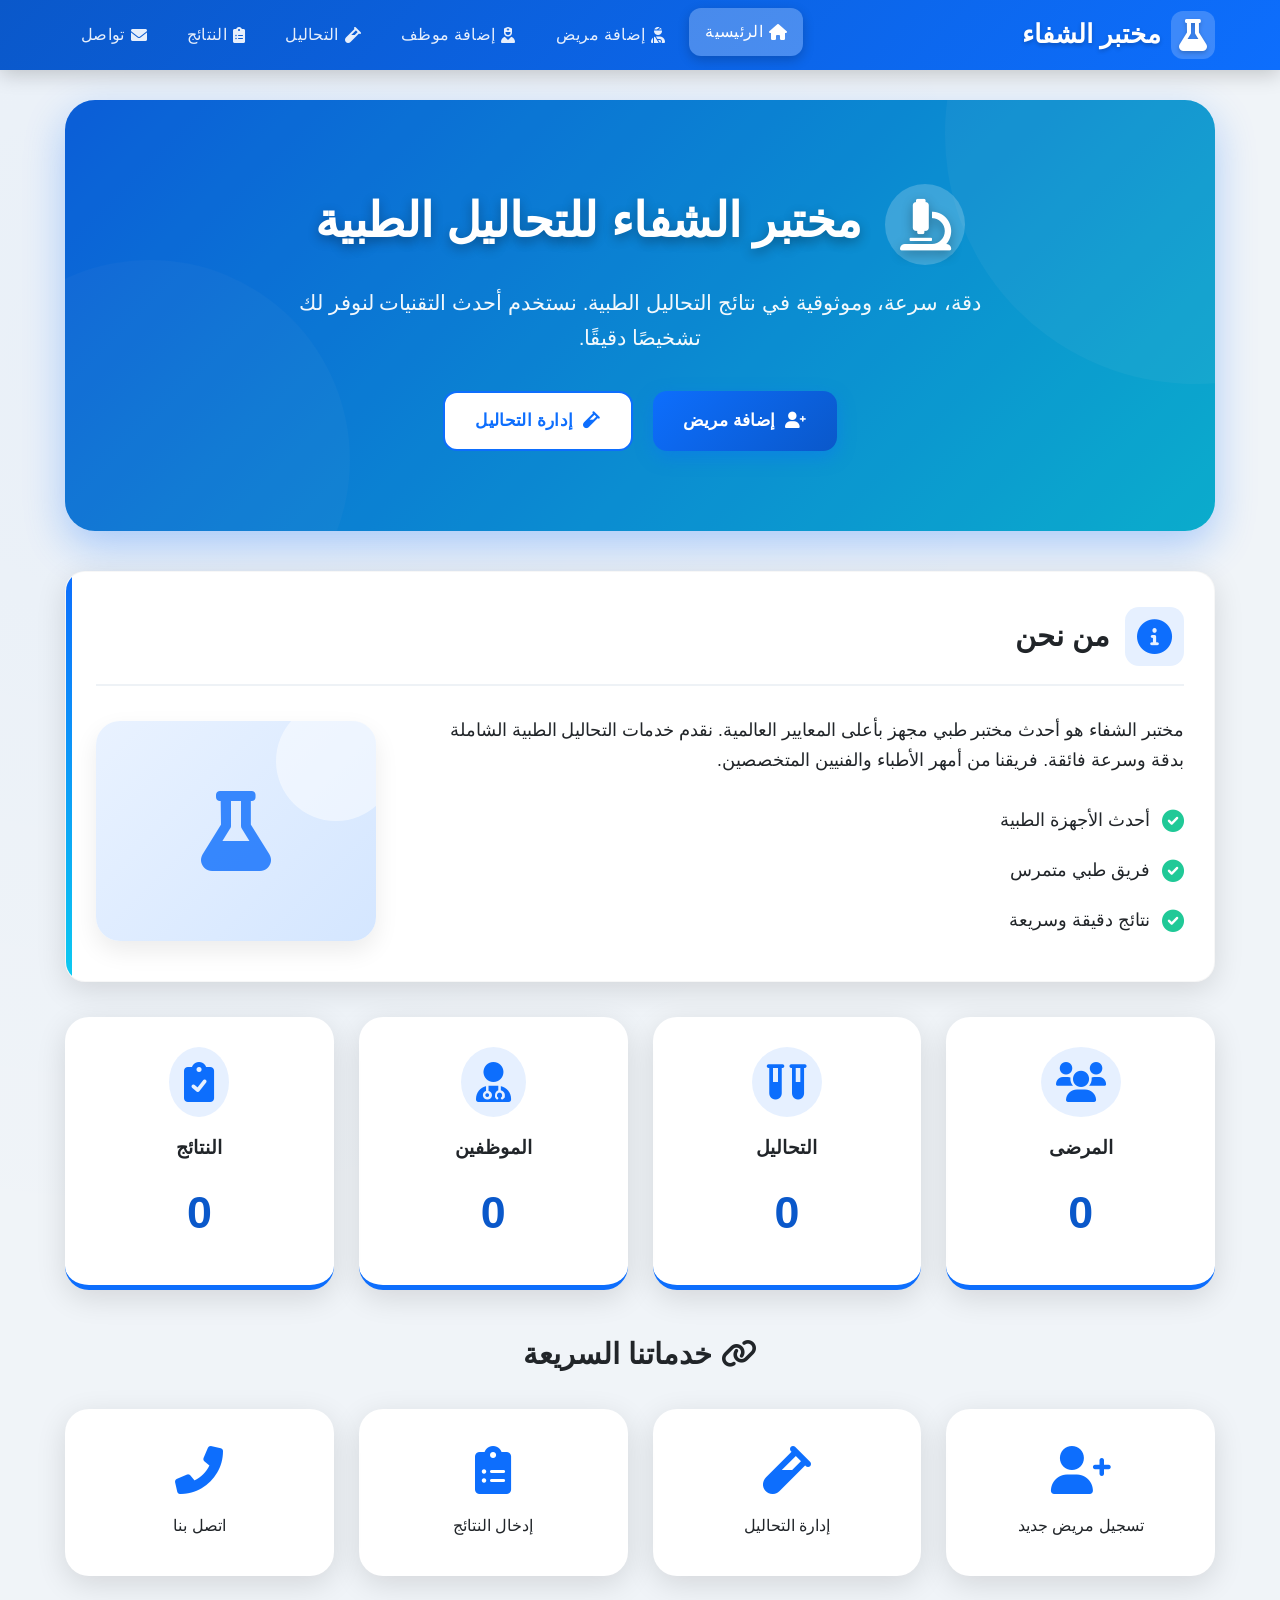
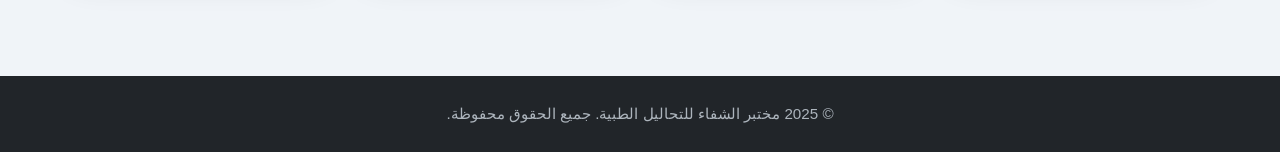
==== index.html @ aabc3e09 "Add files via upload" ====
<!DOCTYPE html>
<html lang="ar" dir="rtl">
<head>
  <meta charset="UTF-8">
  <meta name="viewport" content="width=device-width, initial-scale=1.0, maximum-scale=1.0, user-scalable=yes">
  <title>مختبر الشفاء للتحاليل الطبية | الرئيسية</title>
  <link rel="stylesheet" href="https://cdnjs.cloudflare.com/ajax/libs/font-awesome/6.0.0-beta3/css/all.min.css">
  <link rel="stylesheet" href="style.css">
</head>
<body>
  <nav class="navbar">
    <div class="nav-container">
      <a href="index.html" class="nav-logo"><i class="fas fa-flask"></i> مختبر الشفاء</a>
      <ul class="nav-menu" id="navMenu">
        <li><a href="index.html" class="active"><i class="fas fa-home"></i> الرئيسية</a></li>
        <li><a href="patients.html"><i class="fas fa-user-injured"></i> إضافة مريض</a></li>
        <li><a href="staff.html"><i class="fas fa-user-nurse"></i> إضافة موظف</a></li>
        <li><a href="tests.html"><i class="fas fa-vial"></i> التحاليل</a></li>
        <li><a href="results.html"><i class="fas fa-clipboard-list"></i> النتائج</a></li>
        <li><a href="contact.html"><i class="fas fa-envelope"></i> تواصل</a></li>
      </ul>
      <div class="menu-toggle" id="menuToggle"><i class="fas fa-bars"></i></div>
    </div>
  </nav>

  <main class="main-content">
    <section class="hero-banner">
      <div class="hero-overlay">
        <div class="hero-text">
          <h1><i class="fas fa-microscope"></i> مختبر الشفاء للتحاليل الطبية</h1>
          <p>دقة، سرعة، وموثوقية في نتائج التحاليل الطبية. نستخدم أحدث التقنيات لنوفر لك تشخيصًا دقيقًا.</p>
          <div class="hero-buttons">
            <a href="patients.html" class="btn btn-primary"><i class="fas fa-user-plus"></i> إضافة مريض</a>
            <a href="tests.html" class="btn btn-secondary"><i class="fas fa-vial"></i> إدارة التحاليل</a>
          </div>
        </div>
      </div>
    </section>

    <section class="about-section card">
      <div class="section-header"><i class="fas fa-info-circle"></i><h2>من نحن</h2></div>
      <div class="about-content">
        <div class="about-text">
          <p>مختبر الشفاء هو أحدث مختبر طبي مجهز بأعلى المعايير العالمية. نقدم خدمات التحاليل الطبية الشاملة بدقة وسرعة فائقة. فريقنا من أمهر الأطباء والفنيين المتخصصين.</p>
          <ul>
            <li><i class="fas fa-check-circle"></i> أحدث الأجهزة الطبية</li>
            <li><i class="fas fa-check-circle"></i> فريق طبي متمرس</li>
            <li><i class="fas fa-check-circle"></i> نتائج دقيقة وسريعة</li>
          </ul>
        </div>
        <div class="about-image">
          <div class="lab-illustration"><i class="fas fa-flask"></i></div>
        </div>
      </div>
    </section>

    <section class="stats-section">
      <div class="stats-grid">
        <div class="stat-card"><i class="fas fa-users"></i><h3>المرضى</h3><p class="stat-number" id="patientStat">0</p></div>
        <div class="stat-card"><i class="fas fa-vials"></i><h3>التحاليل</h3><p class="stat-number" id="testStat">0</p></div>
        <div class="stat-card"><i class="fas fa-user-md"></i><h3>الموظفين</h3><p class="stat-number" id="staffStat">0</p></div>
        <div class="stat-card"><i class="fas fa-clipboard-check"></i><h3>النتائج</h3><p class="stat-number" id="resultStat">0</p></div>
      </div>
    </section>

    <section class="quick-links">
      <h2><i class="fas fa-link"></i> خدماتنا السريعة</h2>
      <div class="links-grid">
        <a href="patients.html" class="quick-link-card"><i class="fas fa-user-plus"></i><span>تسجيل مريض جديد</span></a>
        <a href="tests.html" class="quick-link-card"><i class="fas fa-vial"></i><span>إدارة التحاليل</span></a>
        <a href="results.html" class="quick-link-card"><i class="fas fa-clipboard-list"></i><span>إدخال النتائج</span></a>
        <a href="contact.html" class="quick-link-card"><i class="fas fa-phone-alt"></i><span>اتصل بنا</span></a>
      </div>
    </section>
  </main>

  <footer><p>&copy; 2025 مختبر الشفاء للتحاليل الطبية. جميع الحقوق محفوظة.</p></footer>
  <script src="script.js"></script>
</body>
</html>
---- style.css ----
/* style.css */
* {
  margin: 0;
  padding: 0;
  box-sizing: border-box;
}

:root {
  --primary: #0d6efd;
  --primary-dark: #0a58ca;
  --secondary: #0dcaf0;
  --accent: #20c997;
  --light: #f8f9fa;
  --white: #ffffff;
  --dark: #212529;
  --gray: #6c757d;
  --border: #dee2e6;
  --shadow: 0 8px 30px rgba(0,0,0,0.12);
  --shadow-hover: 0 12px 35px rgba(0,0,0,0.18);
  --transition: all 0.35s cubic-bezier(0.4, 0, 0.2, 1);
  --radius: 20px;
}

body {
  font-family: 'Segoe UI', Tahoma, Geneva, Verdana, sans-serif;
  background: #f0f4f8;
  color: var(--dark);
  line-height: 1.7;
  padding-top: 70px;
  direction: rtl;
  background-image: radial-gradient(circle at 10% 20%, rgba(13, 110, 253, 0.03) 0%, transparent 50%);
}

/* Navbar */
.navbar {
  position: fixed;
  top: 0;
  left: 0;
  width: 100%;
  background: linear-gradient(135deg, #0a58ca 0%, #0d6efd 100%);
  color: white;
  z-index: 1000;
  box-shadow: 0 4px 20px rgba(0,0,0,0.2);
  backdrop-filter: blur(10px);
}

.nav-container {
  max-width: 1200px;
  margin: 0 auto;
  display: flex;
  justify-content: space-between;
  align-items: center;
  padding: 0 25px;
  height: 70px;
}

.nav-logo {
  font-size: 1.6rem;
  font-weight: 700;
  color: white;
  text-decoration: none;
  display: flex;
  align-items: center;
  gap: 10px;
  white-space: nowrap;
  cursor: pointer;
  text-shadow: 0 2px 4px rgba(0,0,0,0.2);
}

.nav-logo i {
  font-size: 2rem;
  background: rgba(255,255,255,0.2);
  padding: 8px;
  border-radius: 12px;
}

.nav-menu {
  list-style: none;
  display: flex;
  gap: 8px;
  margin: 0;
  padding: 0;
}

.nav-menu li a {
  color: rgba(255,255,255,0.9);
  text-decoration: none;
  padding: 10px 16px;
  border-radius: 12px;
  transition: var(--transition);
  font-size: 1rem;
  font-weight: 500;
  display: flex;
  align-items: center;
  gap: 6px;
  white-space: nowrap;
  cursor: pointer;
  letter-spacing: 0.3px;
}

.nav-menu li a:hover,
.nav-menu li a.active {
  background: rgba(255,255,255,0.25);
  color: white;
  transform: translateY(-3px);
  box-shadow: 0 4px 12px rgba(0,0,0,0.2);
}

.menu-toggle {
  display: none;
  font-size: 1.8rem;
  cursor: pointer;
  color: white;
  background: rgba(255,255,255,0.2);
  padding: 10px;
  border-radius: 12px;
}

/* Main content */
.main-content {
  max-width: 1200px;
  margin: 0 auto;
  padding: 30px 25px 50px;
}

/* Cards */
.card {
  background: var(--white);
  border-radius: var(--radius);
  padding: 35px 30px;
  margin-bottom: 35px;
  box-shadow: var(--shadow);
  transition: var(--transition);
  border: 1px solid rgba(0,0,0,0.03);
  position: relative;
  overflow: hidden;
}

.card::before {
  content: '';
  position: absolute;
  top: 0;
  left: 0;
  width: 6px;
  height: 100%;
  background: linear-gradient(to bottom, var(--primary), var(--secondary));
  border-radius: 0 8px 8px 0;
}

.card:hover {
  box-shadow: var(--shadow-hover);
  transform: translateY(-3px);
}

.section-header {
  display: flex;
  align-items: center;
  gap: 15px;
  margin-bottom: 30px;
  padding-bottom: 18px;
  border-bottom: 2px solid #eef2f6;
}

.section-header i {
  font-size: 2.2rem;
  color: var(--primary);
  background: rgba(13,110,253,0.1);
  padding: 12px;
  border-radius: 14px;
}

.section-header h2 {
  font-size: 1.8rem;
  color: var(--dark);
  font-weight: 700;
}

/* Hero */
.hero-banner {
  background: linear-gradient(135deg, #0d6efd 0%, #0dcaf0 100%);
  color: white;
  padding: 0;
  margin-bottom: 40px;
  border-radius: 30px;
  position: relative;
  overflow: hidden;
  box-shadow: 0 15px 40px rgba(13,110,253,0.3);
}

.hero-banner::after {
  content: '';
  position: absolute;
  top: -50%;
  right: -20%;
  width: 500px;
  height: 500px;
  background: rgba(255,255,255,0.05);
  border-radius: 50%;
  transform: rotate(25deg);
}

.hero-banner::before {
  content: '';
  position: absolute;
  bottom: -30%;
  left: -10%;
  width: 400px;
  height: 400px;
  background: rgba(255,255,255,0.03);
  border-radius: 50%;
}

.hero-overlay {
  background: rgba(0,0,0,0.15);
  padding: 80px 30px;
  text-align: center;
  position: relative;
  z-index: 1;
}

.hero-text h1 {
  font-size: 3rem;
  margin-bottom: 20px;
  font-weight: 800;
  text-shadow: 0 4px 12px rgba(0,0,0,0.3);
  letter-spacing: -0.5px;
}

.hero-text h1 i {
  font-size: 3.2rem;
  vertical-align: middle;
  margin-left: 10px;
  background: rgba(255,255,255,0.2);
  padding: 15px;
  border-radius: 50%;
}

.hero-text p {
  font-size: 1.3rem;
  max-width: 700px;
  margin: 0 auto 35px;
  opacity: 0.95;
  font-weight: 400;
}

.hero-buttons {
  display: flex;
  gap: 20px;
  justify-content: center;
  flex-wrap: wrap;
}

/* About */
.about-content {
  display: flex;
  gap: 40px;
  align-items: center;
  flex-wrap: wrap;
}

.about-text {
  flex: 1;
  min-width: 280px;
  font-size: 1.1rem;
}

.about-text ul {
  list-style: none;
  margin-top: 20px;
}

.about-text ul li {
  padding: 10px 0;
  display: flex;
  align-items: center;
  gap: 12px;
  font-weight: 500;
}

.about-text ul li i {
  color: var(--accent);
  font-size: 1.4rem;
}

.about-image {
  flex: 0 0 280px;
  display: flex;
  justify-content: center;
}

.lab-illustration {
  width: 100%;
  height: 220px;
  background: linear-gradient(135deg, #e9f2ff 0%, #d4e6ff 100%);
  border-radius: 24px;
  display: flex;
  align-items: center;
  justify-content: center;
  position: relative;
  overflow: hidden;
  box-shadow: 0 10px 25px rgba(0,0,0,0.08);
}

.lab-illustration i {
  font-size: 5rem;
  color: var(--primary);
  opacity: 0.8;
  z-index: 1;
}

.lab-illustration::before {
  content: '';
  position: absolute;
  width: 120px;
  height: 120px;
  background: rgba(255,255,255,0.5);
  border-radius: 50%;
  top: -20px;
  right: -20px;
}

/* Stats */
.stats-grid {
  display: grid;
  grid-template-columns: repeat(4, 1fr);
  gap: 25px;
  margin-bottom: 40px;
}

.stat-card {
  background: var(--white);
  padding: 30px 20px;
  border-radius: 24px;
  text-align: center;
  box-shadow: var(--shadow);
  transition: var(--transition);
  border-bottom: 5px solid var(--primary);
  cursor: default;
  position: relative;
}

.stat-card:hover {
  transform: translateY(-8px);
  box-shadow: var(--shadow-hover);
}

.stat-card i {
  color: var(--primary);
  font-size: 2.5rem;
  margin-bottom: 15px;
  background: rgba(13,110,253,0.1);
  padding: 15px;
  border-radius: 50%;
  display: inline-block;
}

.stat-number {
  font-size: 2.8rem;
  font-weight: 800;
  color: var(--primary-dark);
  margin: 10px 0 5px;
}

/* Quick links */
.quick-links h2 {
  text-align: center;
  margin-bottom: 30px;
  font-size: 1.8rem;
}

.links-grid {
  display: grid;
  grid-template-columns: repeat(4, 1fr);
  gap: 25px;
}

.quick-link-card {
  background: var(--white);
  padding: 35px 20px;
  border-radius: 24px;
  text-align: center;
  text-decoration: none;
  color: var(--dark);
  box-shadow: var(--shadow);
  transition: var(--transition);
  display: flex;
  flex-direction: column;
  align-items: center;
  gap: 18px;
  cursor: pointer;
  border: 2px solid transparent;
}

.quick-link-card:hover {
  background: var(--primary);
  color: white;
  transform: translateY(-8px);
  border-color: var(--primary-dark);
}

.quick-link-card i {
  font-size: 3rem;
  color: var(--primary);
  transition: var(--transition);
}

.quick-link-card:hover i {
  color: white;
}

/* Forms */
.modern-form {
  display: flex;
  flex-direction: column;
  gap: 22px;
}

.form-group label {
  font-weight: 600;
  color: var(--dark);
  display: flex;
  align-items: center;
  gap: 10px;
  font-size: 1rem;
}

.form-group input,
.form-group select,
.form-group textarea {
  padding: 14px 18px;
  border: 2px solid #e0e5ea;
  border-radius: 14px;
  font-size: 1rem;
  transition: var(--transition);
  background: #f9fbfd;
  font-family: inherit;
}

.form-group input:focus,
.form-group select:focus,
.form-group textarea:focus {
  outline: none;
  border-color: var(--primary);
  box-shadow: 0 0 0 4px rgba(13,110,253,0.1);
  background: white;
}

.form-row {
  display: grid;
  grid-template-columns: 1fr 1fr;
  gap: 25px;
}

.error-msg {
  color: #dc3545;
  font-size: 0.85rem;
  min-height: 20px;
  font-weight: 500;
}

.success-msg {
  background: #d1e7dd;
  color: #0f5132;
  padding: 14px 22px;
  border-radius: 14px;
  margin-top: 20px;
  font-weight: 600;
  display: flex;
  align-items: center;
  gap: 10px;
  animation: fadeSlide 0.3s ease;
}

.empty-msg {
  text-align: center;
  padding: 40px;
  color: var(--gray);
  font-size: 1.2rem;
}

/* Buttons */
.btn {
  padding: 14px 30px;
  border-radius: 14px;
  font-weight: 700;
  cursor: pointer;
  transition: var(--transition);
  text-decoration: none;
  display: inline-flex;
  align-items: center;
  gap: 10px;
  border: none;
  font-size: 1.05rem;
  letter-spacing: 0.3px;
}

.btn-primary {
  background: linear-gradient(135deg, #0d6efd, #0a58ca);
  color: white;
  box-shadow: 0 6px 18px rgba(13,110,253,0.4);
}

.btn-primary:hover {
  background: linear-gradient(135deg, #0a58ca, #084298);
  transform: translateY(-3px);
  box-shadow: 0 10px 25px rgba(13,110,253,0.5);
}

.btn-secondary {
  background: var(--white);
  color: var(--primary);
  border: 2px solid var(--primary);
}

.btn-secondary:hover {
  background: var(--primary);
  color: white;
  transform: translateY(-3px);
}

.btn-block {
  width: 100%;
  justify-content: center;
  padding: 16px;
  font-size: 1.1rem;
}

.btn-delete {
  background: #ff4757;
  color: white;
  padding: 8px 18px;
  border-radius: 10px;
  border: none;
  cursor: pointer;
  font-weight: 600;
  transition: var(--transition);
}

.btn-delete:hover {
  background: #e84118;
  transform: scale(1.05);
}

/* Tables */
.table-responsive {
  overflow-x: auto;
  border-radius: 16px;
}

.modern-table {
  width: 100%;
  border-collapse: collapse;
  background: white;
}

.modern-table th {
  background: #f1f5f9;
  padding: 16px 18px;
  font-weight: 700;
  color: var(--dark);
  border-bottom: 2px solid var(--border);
  text-align: right;
}

.modern-table td {
  padding: 16px 18px;
  border-bottom: 1px solid #eef2f6;
  text-align: right;
}

.modern-table tbody tr:hover {
  background: #f8fafc;
}

.status-normal {
  background: #d1e7dd;
  color: #0f5132;
  padding: 6px 16px;
  border-radius: 30px;
  font-weight: 700;
  font-size: 0.9rem;
  display: inline-block;
}

.status-high {
  background: #f8d7da;
  color: #842029;
  padding: 6px 16px;
  border-radius: 30px;
  font-weight: 700;
}

.status-low {
  background: #fff3cd;
  color: #664d03;
  padding: 6px 16px;
  border-radius: 30px;
  font-weight: 700;
}

/* Contact */
.contact-grid {
  display: grid;
  grid-template-columns: 1fr 1fr;
  gap: 35px;
}

.info-list {
  display: flex;
  flex-direction: column;
  gap: 25px;
}

.info-item {
  display: flex;
  align-items: flex-start;
  gap: 18px;
}

.info-item i {
  color: var(--primary);
  font-size: 2rem;
  background: rgba(13,110,253,0.1);
  padding: 12px;
  border-radius: 14px;
  width: 55px;
  text-align: center;
}

.social-links {
  display: flex;
  gap: 18px;
  margin-top: 30px;
  justify-content: center;
}

.social-links a {
  width: 50px;
  height: 50px;
  border-radius: 50%;
  background: var(--primary);
  color: white;
  display: flex;
  align-items: center;
  justify-content: center;
  text-decoration: none;
  transition: var(--transition);
  font-size: 1.4rem;
}

.social-links a:hover {
  background: var(--primary-dark);
  transform: translateY(-5px);
}

/* Footer */
footer {
  background: var(--dark);
  color: #adb5bd;
  text-align: center;
  padding: 25px;
  margin-top: 50px;
  font-size: 0.95rem;
}

/* Animations */
@keyframes fadeSlide {
  from { opacity: 0; transform: translateY(20px); }
  to { opacity: 1; transform: translateY(0); }
}

/* Responsive */
@media (max-width: 992px) {
  .stats-grid { grid-template-columns: repeat(2, 1fr); }
  .links-grid { grid-template-columns: repeat(2, 1fr); }
  .contact-grid { grid-template-columns: 1fr; }
  .about-content { flex-direction: column; }
}

@media (max-width: 768px) {
  .nav-menu {
    position: fixed;
    top: 70px;
    right: -100%;
    width: 280px;
    height: calc(100vh - 70px);
    background: #0a58ca;
    flex-direction: column;
    padding: 25px;
    gap: 15px;
    transition: var(--transition);
    box-shadow: -5px 0 20px rgba(0,0,0,0.3);
  }
  .nav-menu.active { right: 0; }
  .menu-toggle { display: block; }
  .hero-text h1 { font-size: 2rem; }
  .form-row { grid-template-columns: 1fr; }
  .stats-grid { grid-template-columns: 1fr 1fr; }
  .links-grid { grid-template-columns: 1fr 1fr; }
  .card { padding: 25px 20px; }
}

@media (max-width: 480px) {
  .stats-grid { grid-template-columns: 1fr; }
  .links-grid { grid-template-columns: 1fr; }
  .hero-buttons { flex-direction: column; align-items: center; }
}
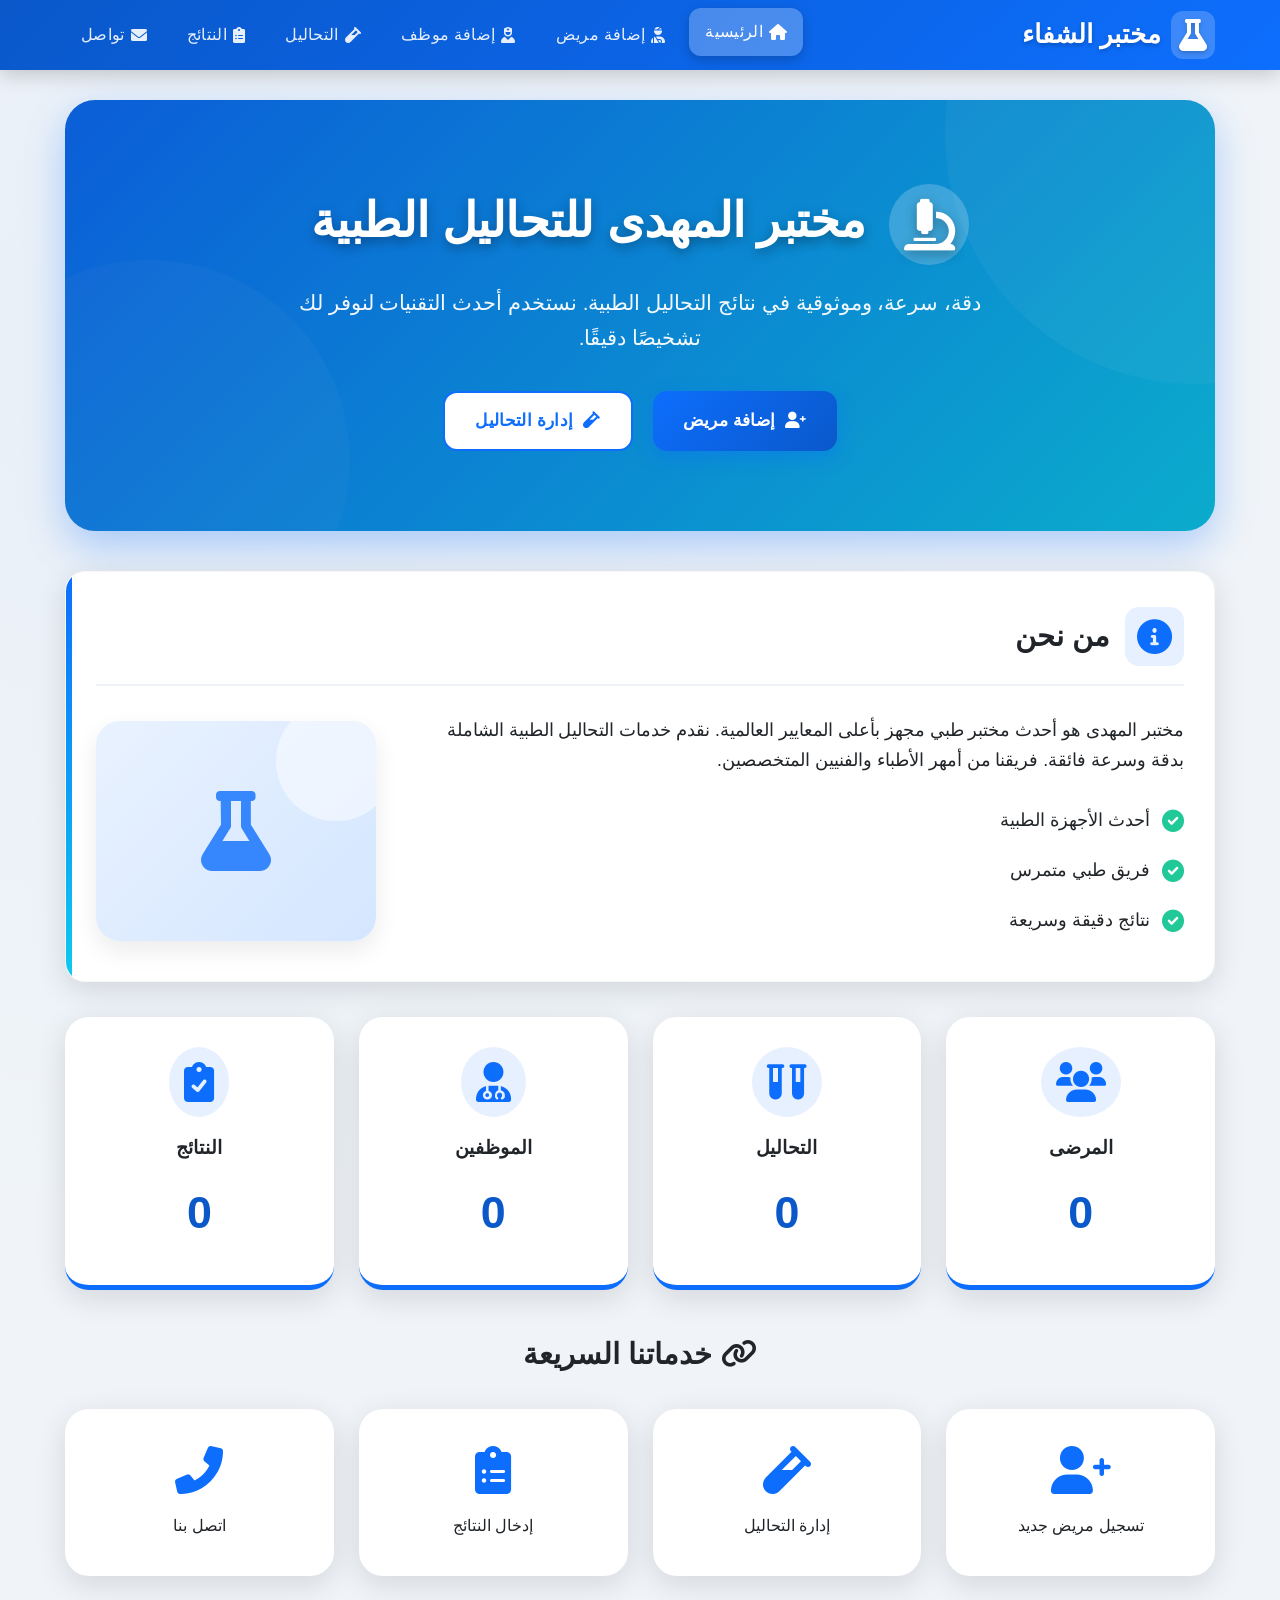
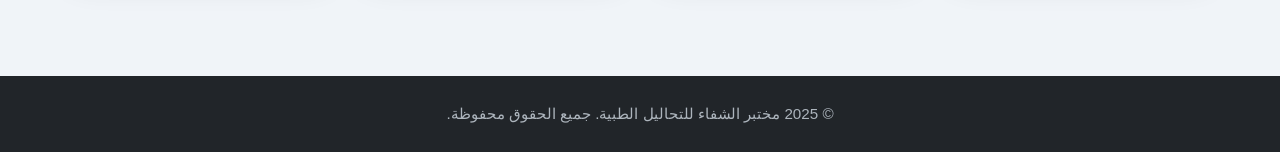
==== commit f4881a19: "Update index.html" ====
--- a/index.html
+++ b/index.html
@@ -3,7 +3,7 @@
 <head>
   <meta charset="UTF-8">
   <meta name="viewport" content="width=device-width, initial-scale=1.0, maximum-scale=1.0, user-scalable=yes">
-  <title>مختبر الشفاء للتحاليل الطبية | الرئيسية</title>
+  <title>مختبر المهدى للتحاليل الطبية | الرئيسية</title>
   <link rel="stylesheet" href="https://cdnjs.cloudflare.com/ajax/libs/font-awesome/6.0.0-beta3/css/all.min.css">
   <link rel="stylesheet" href="style.css">
 </head>
@@ -27,7 +27,7 @@
     <section class="hero-banner">
       <div class="hero-overlay">
         <div class="hero-text">
-          <h1><i class="fas fa-microscope"></i> مختبر الشفاء للتحاليل الطبية</h1>
+          <h1><i class="fas fa-microscope"></i> مختبر المهدى للتحاليل الطبية</h1>
           <p>دقة، سرعة، وموثوقية في نتائج التحاليل الطبية. نستخدم أحدث التقنيات لنوفر لك تشخيصًا دقيقًا.</p>
           <div class="hero-buttons">
             <a href="patients.html" class="btn btn-primary"><i class="fas fa-user-plus"></i> إضافة مريض</a>
@@ -41,7 +41,7 @@
       <div class="section-header"><i class="fas fa-info-circle"></i><h2>من نحن</h2></div>
       <div class="about-content">
         <div class="about-text">
-          <p>مختبر الشفاء هو أحدث مختبر طبي مجهز بأعلى المعايير العالمية. نقدم خدمات التحاليل الطبية الشاملة بدقة وسرعة فائقة. فريقنا من أمهر الأطباء والفنيين المتخصصين.</p>
+          <p>مختبر المهدى هو أحدث مختبر طبي مجهز بأعلى المعايير العالمية. نقدم خدمات التحاليل الطبية الشاملة بدقة وسرعة فائقة. فريقنا من أمهر الأطباء والفنيين المتخصصين.</p>
           <ul>
             <li><i class="fas fa-check-circle"></i> أحدث الأجهزة الطبية</li>
             <li><i class="fas fa-check-circle"></i> فريق طبي متمرس</li>
@@ -77,4 +77,4 @@
   <footer><p>&copy; 2025 مختبر الشفاء للتحاليل الطبية. جميع الحقوق محفوظة.</p></footer>
   <script src="script.js"></script>
 </body>
-</html>+</html>
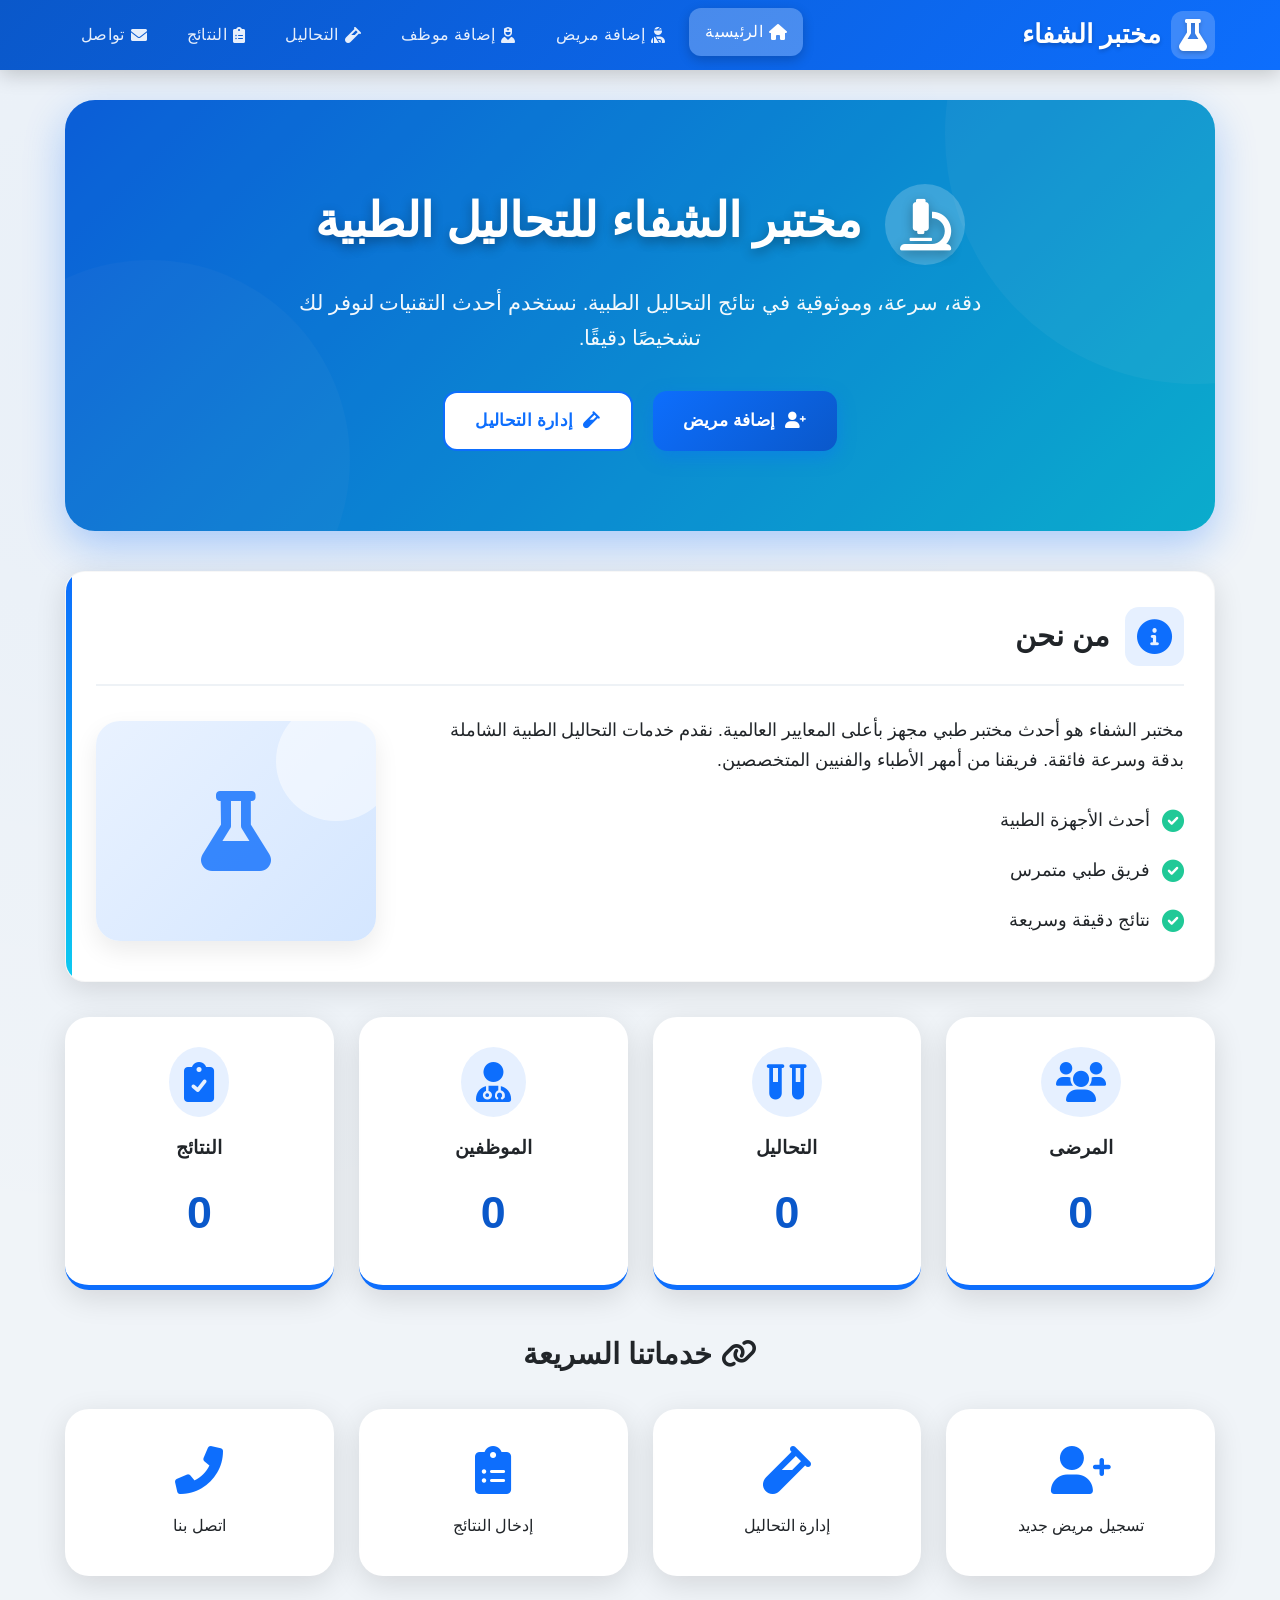
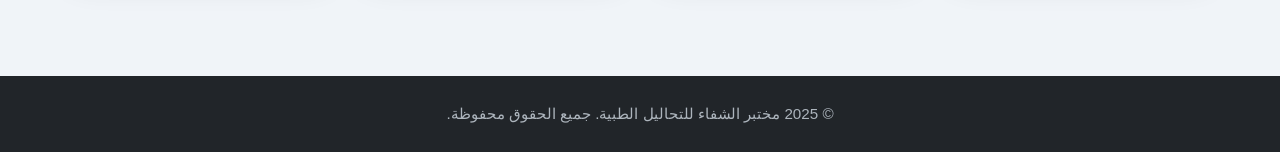
==== commit 1f130d6f: "Update index.html" ====
--- a/index.html
+++ b/index.html
@@ -3,7 +3,7 @@
 <head>
   <meta charset="UTF-8">
   <meta name="viewport" content="width=device-width, initial-scale=1.0, maximum-scale=1.0, user-scalable=yes">
-  <title>مختبر المهدى للتحاليل الطبية | الرئيسية</title>
+  <title>مختبر الشفاء للتحاليل الطبية | الرئيسية</title>
   <link rel="stylesheet" href="https://cdnjs.cloudflare.com/ajax/libs/font-awesome/6.0.0-beta3/css/all.min.css">
   <link rel="stylesheet" href="style.css">
 </head>
@@ -27,7 +27,7 @@
     <section class="hero-banner">
       <div class="hero-overlay">
         <div class="hero-text">
-          <h1><i class="fas fa-microscope"></i> مختبر المهدى للتحاليل الطبية</h1>
+          <h1><i class="fas fa-microscope"></i> مختبر الشفاء للتحاليل الطبية</h1>
           <p>دقة، سرعة، وموثوقية في نتائج التحاليل الطبية. نستخدم أحدث التقنيات لنوفر لك تشخيصًا دقيقًا.</p>
           <div class="hero-buttons">
             <a href="patients.html" class="btn btn-primary"><i class="fas fa-user-plus"></i> إضافة مريض</a>
@@ -41,7 +41,7 @@
       <div class="section-header"><i class="fas fa-info-circle"></i><h2>من نحن</h2></div>
       <div class="about-content">
         <div class="about-text">
-          <p>مختبر المهدى هو أحدث مختبر طبي مجهز بأعلى المعايير العالمية. نقدم خدمات التحاليل الطبية الشاملة بدقة وسرعة فائقة. فريقنا من أمهر الأطباء والفنيين المتخصصين.</p>
+          <p>مختبر الشفاء هو أحدث مختبر طبي مجهز بأعلى المعايير العالمية. نقدم خدمات التحاليل الطبية الشاملة بدقة وسرعة فائقة. فريقنا من أمهر الأطباء والفنيين المتخصصين.</p>
           <ul>
             <li><i class="fas fa-check-circle"></i> أحدث الأجهزة الطبية</li>
             <li><i class="fas fa-check-circle"></i> فريق طبي متمرس</li>
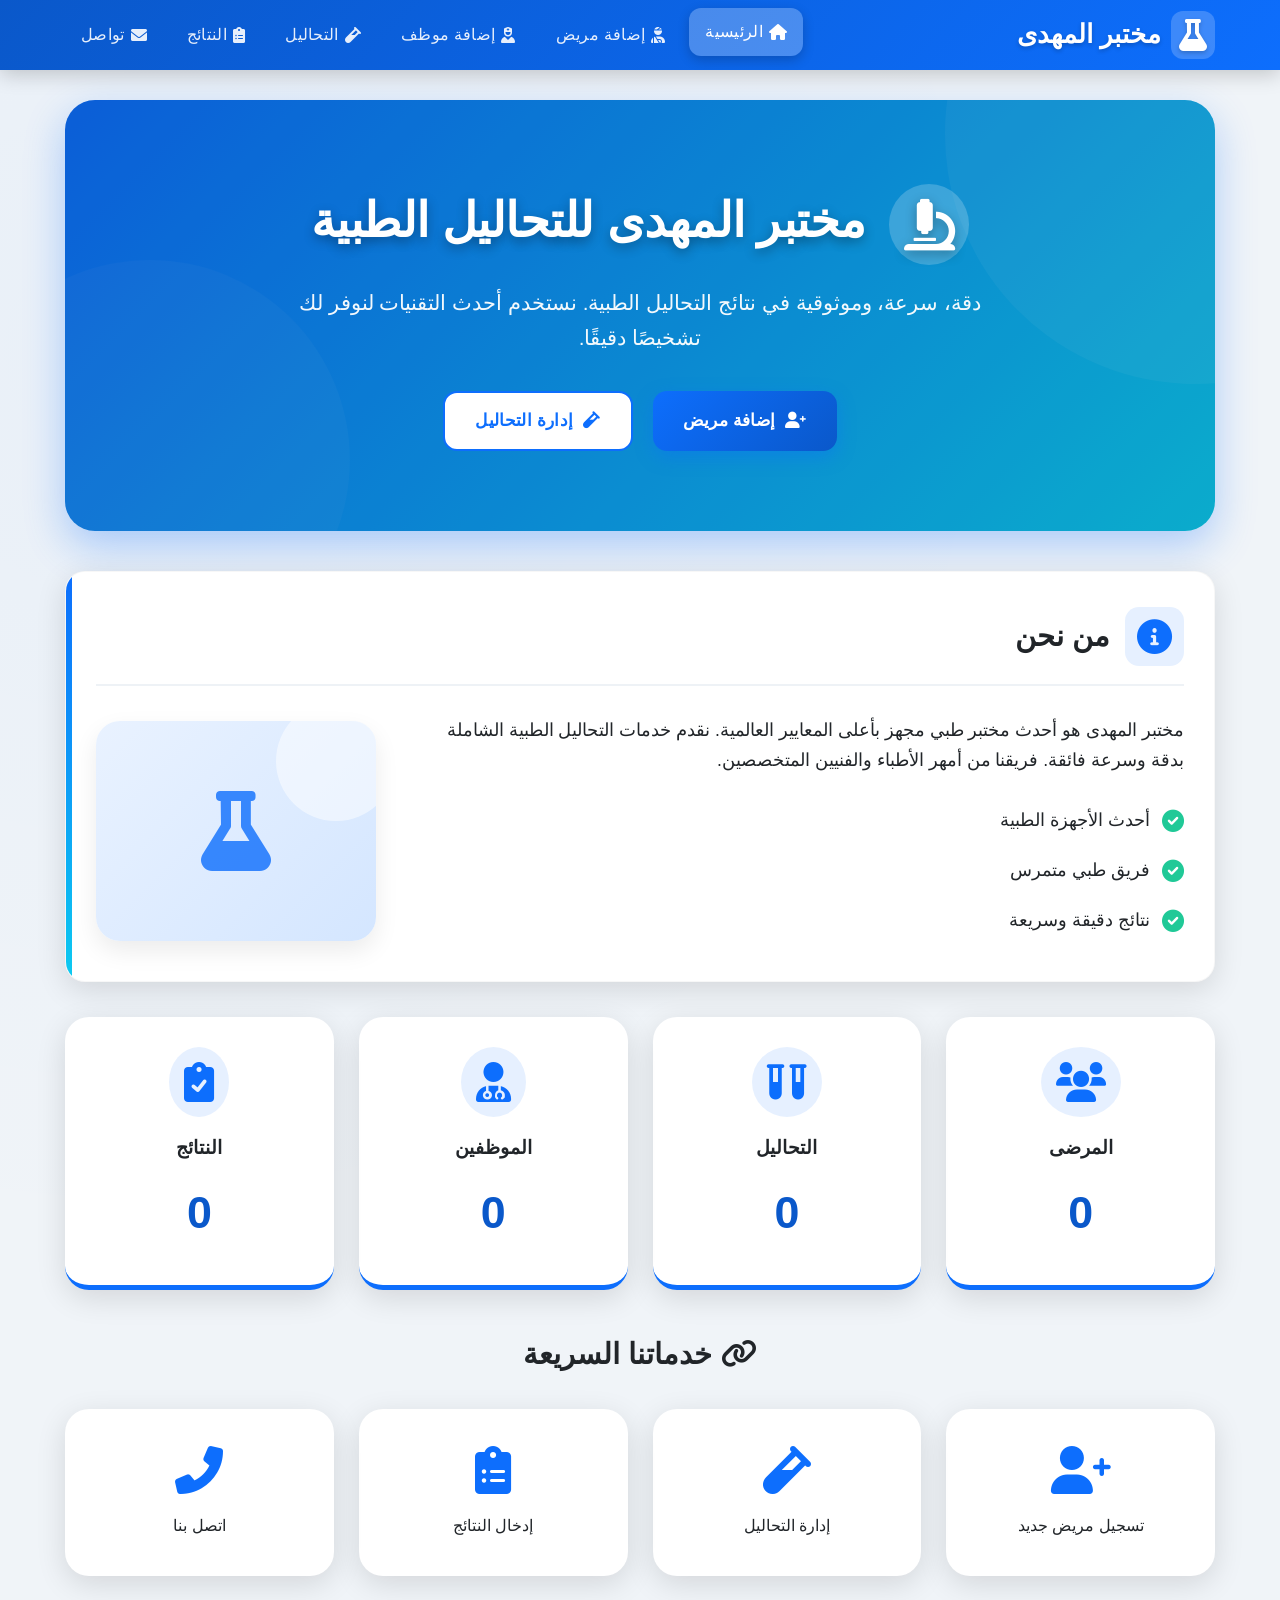
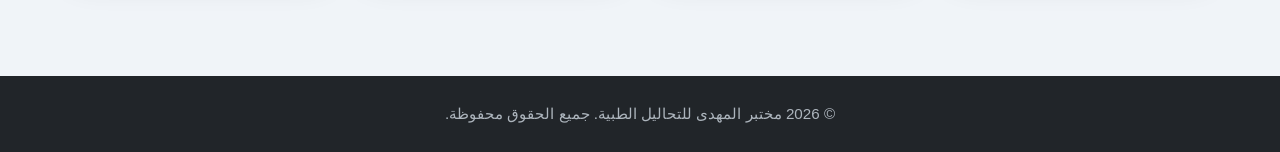
==== commit 3d19110c: "Update index.html" ====
--- a/index.html
+++ b/index.html
@@ -10,7 +10,7 @@
 <body>
   <nav class="navbar">
     <div class="nav-container">
-      <a href="index.html" class="nav-logo"><i class="fas fa-flask"></i> مختبر الشفاء</a>
+      <a href="index.html" class="nav-logo"><i class="fas fa-flask"></i> مختبر المهدى</a>
       <ul class="nav-menu" id="navMenu">
         <li><a href="index.html" class="active"><i class="fas fa-home"></i> الرئيسية</a></li>
         <li><a href="patients.html"><i class="fas fa-user-injured"></i> إضافة مريض</a></li>
@@ -27,7 +27,7 @@
     <section class="hero-banner">
       <div class="hero-overlay">
         <div class="hero-text">
-          <h1><i class="fas fa-microscope"></i> مختبر الشفاء للتحاليل الطبية</h1>
+          <h1><i class="fas fa-microscope"></i> مختبر المهدى للتحاليل الطبية</h1>
           <p>دقة، سرعة، وموثوقية في نتائج التحاليل الطبية. نستخدم أحدث التقنيات لنوفر لك تشخيصًا دقيقًا.</p>
           <div class="hero-buttons">
             <a href="patients.html" class="btn btn-primary"><i class="fas fa-user-plus"></i> إضافة مريض</a>
@@ -41,7 +41,7 @@
       <div class="section-header"><i class="fas fa-info-circle"></i><h2>من نحن</h2></div>
       <div class="about-content">
         <div class="about-text">
-          <p>مختبر الشفاء هو أحدث مختبر طبي مجهز بأعلى المعايير العالمية. نقدم خدمات التحاليل الطبية الشاملة بدقة وسرعة فائقة. فريقنا من أمهر الأطباء والفنيين المتخصصين.</p>
+          <p>مختبر المهدى هو أحدث مختبر طبي مجهز بأعلى المعايير العالمية. نقدم خدمات التحاليل الطبية الشاملة بدقة وسرعة فائقة. فريقنا من أمهر الأطباء والفنيين المتخصصين.</p>
           <ul>
             <li><i class="fas fa-check-circle"></i> أحدث الأجهزة الطبية</li>
             <li><i class="fas fa-check-circle"></i> فريق طبي متمرس</li>
@@ -74,7 +74,7 @@
     </section>
   </main>
 
-  <footer><p>&copy; 2025 مختبر الشفاء للتحاليل الطبية. جميع الحقوق محفوظة.</p></footer>
+  <footer><p>&copy; 2026 مختبر المهدى للتحاليل الطبية. جميع الحقوق محفوظة.</p></footer>
   <script src="script.js"></script>
 </body>
 </html>
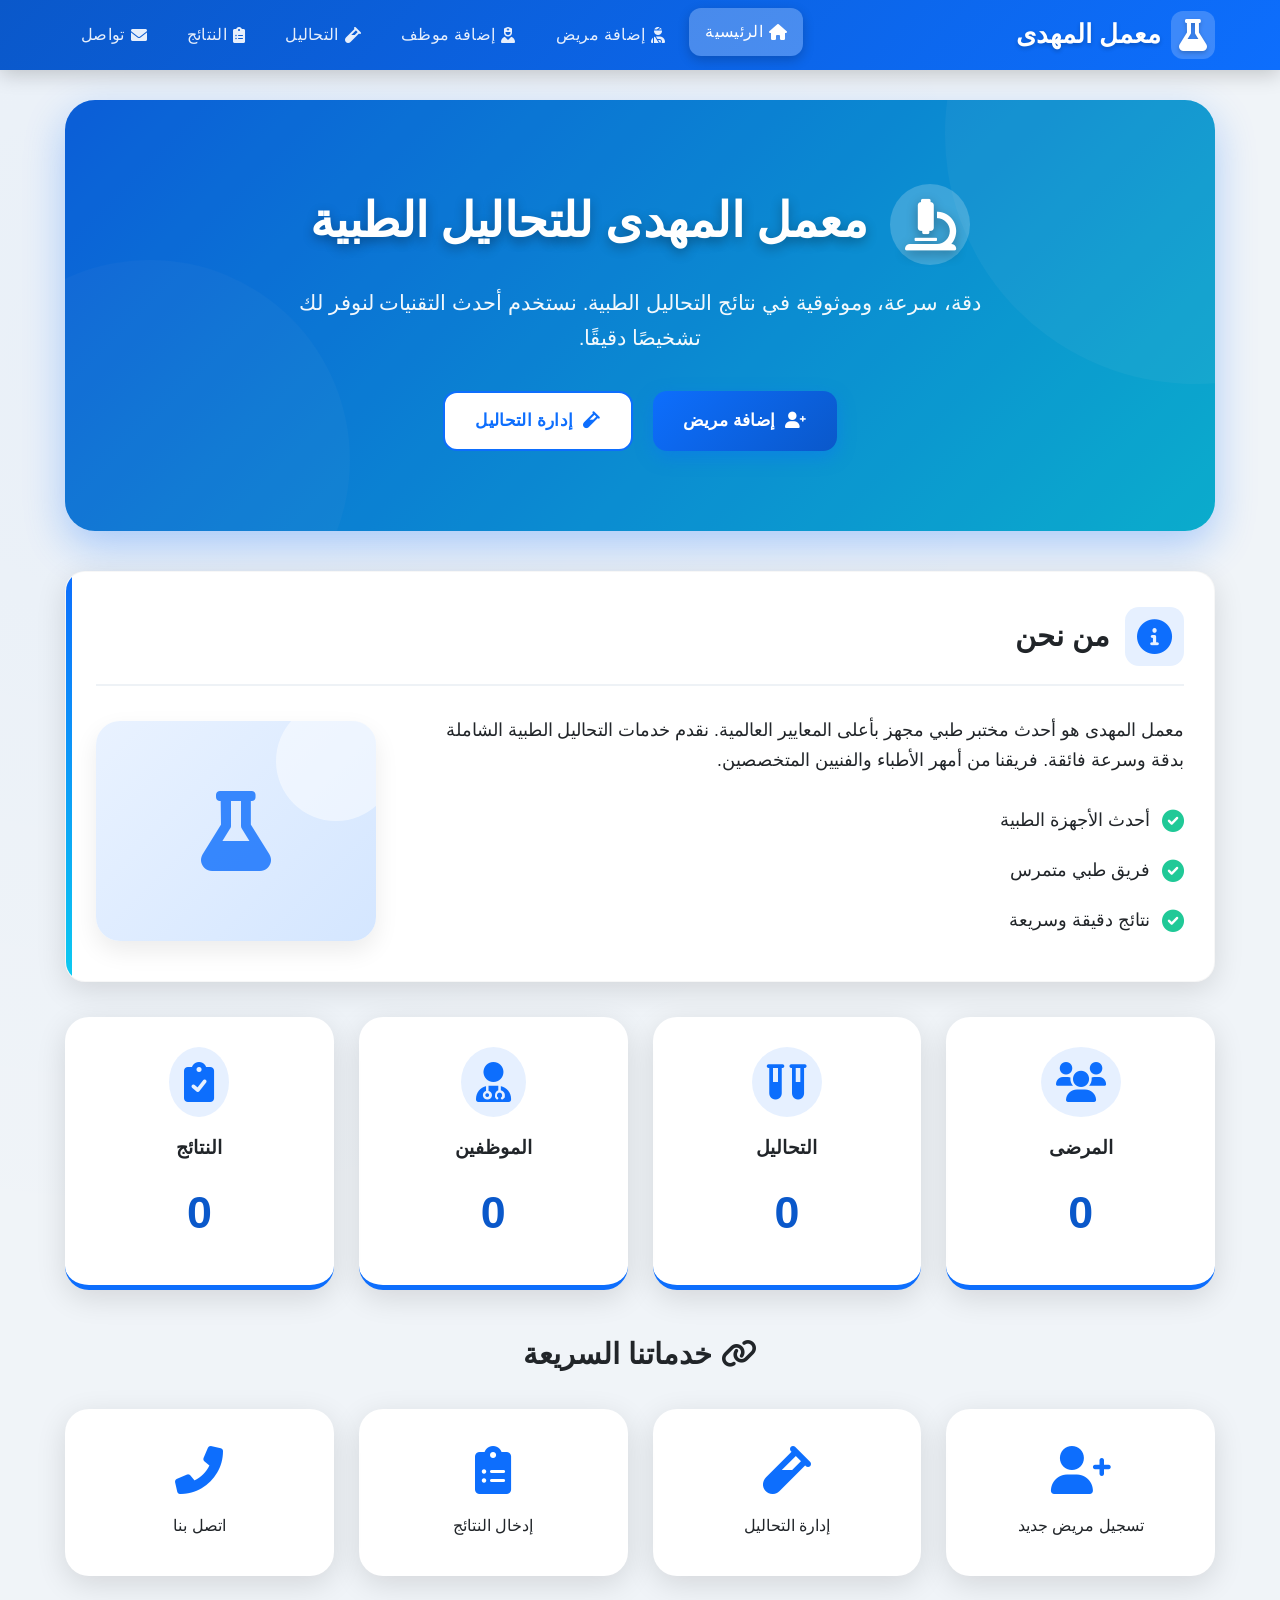
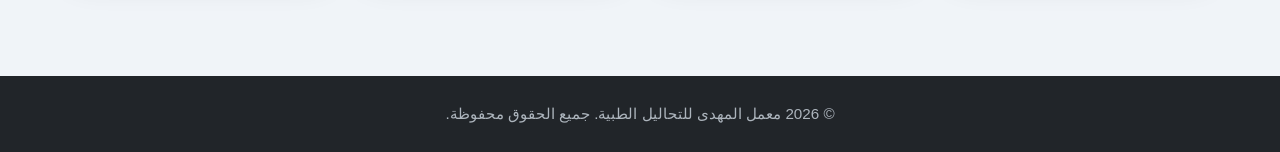
==== commit 7cd00b73: "Update index.html" ====
--- a/index.html
+++ b/index.html
@@ -3,14 +3,14 @@
 <head>
   <meta charset="UTF-8">
   <meta name="viewport" content="width=device-width, initial-scale=1.0, maximum-scale=1.0, user-scalable=yes">
-  <title>مختبر الشفاء للتحاليل الطبية | الرئيسية</title>
+  <title>معمل المهدى للتحاليل الطبية | الرئيسية</title>
   <link rel="stylesheet" href="https://cdnjs.cloudflare.com/ajax/libs/font-awesome/6.0.0-beta3/css/all.min.css">
   <link rel="stylesheet" href="style.css">
 </head>
 <body>
   <nav class="navbar">
     <div class="nav-container">
-      <a href="index.html" class="nav-logo"><i class="fas fa-flask"></i> مختبر المهدى</a>
+      <a href="index.html" class="nav-logo"><i class="fas fa-flask"></i> معمل المهدى</a>
       <ul class="nav-menu" id="navMenu">
         <li><a href="index.html" class="active"><i class="fas fa-home"></i> الرئيسية</a></li>
         <li><a href="patients.html"><i class="fas fa-user-injured"></i> إضافة مريض</a></li>
@@ -27,7 +27,7 @@
     <section class="hero-banner">
       <div class="hero-overlay">
         <div class="hero-text">
-          <h1><i class="fas fa-microscope"></i> مختبر المهدى للتحاليل الطبية</h1>
+          <h1><i class="fas fa-microscope"></i> معمل المهدى للتحاليل الطبية</h1>
           <p>دقة، سرعة، وموثوقية في نتائج التحاليل الطبية. نستخدم أحدث التقنيات لنوفر لك تشخيصًا دقيقًا.</p>
           <div class="hero-buttons">
             <a href="patients.html" class="btn btn-primary"><i class="fas fa-user-plus"></i> إضافة مريض</a>
@@ -41,7 +41,7 @@
       <div class="section-header"><i class="fas fa-info-circle"></i><h2>من نحن</h2></div>
       <div class="about-content">
         <div class="about-text">
-          <p>مختبر المهدى هو أحدث مختبر طبي مجهز بأعلى المعايير العالمية. نقدم خدمات التحاليل الطبية الشاملة بدقة وسرعة فائقة. فريقنا من أمهر الأطباء والفنيين المتخصصين.</p>
+          <p>معمل المهدى هو أحدث مختبر طبي مجهز بأعلى المعايير العالمية. نقدم خدمات التحاليل الطبية الشاملة بدقة وسرعة فائقة. فريقنا من أمهر الأطباء والفنيين المتخصصين.</p>
           <ul>
             <li><i class="fas fa-check-circle"></i> أحدث الأجهزة الطبية</li>
             <li><i class="fas fa-check-circle"></i> فريق طبي متمرس</li>
@@ -74,7 +74,7 @@
     </section>
   </main>
 
-  <footer><p>&copy; 2026 مختبر المهدى للتحاليل الطبية. جميع الحقوق محفوظة.</p></footer>
+  <footer><p>&copy; 2026 معمل المهدى للتحاليل الطبية. جميع الحقوق محفوظة.</p></footer>
   <script src="script.js"></script>
 </body>
 </html>
